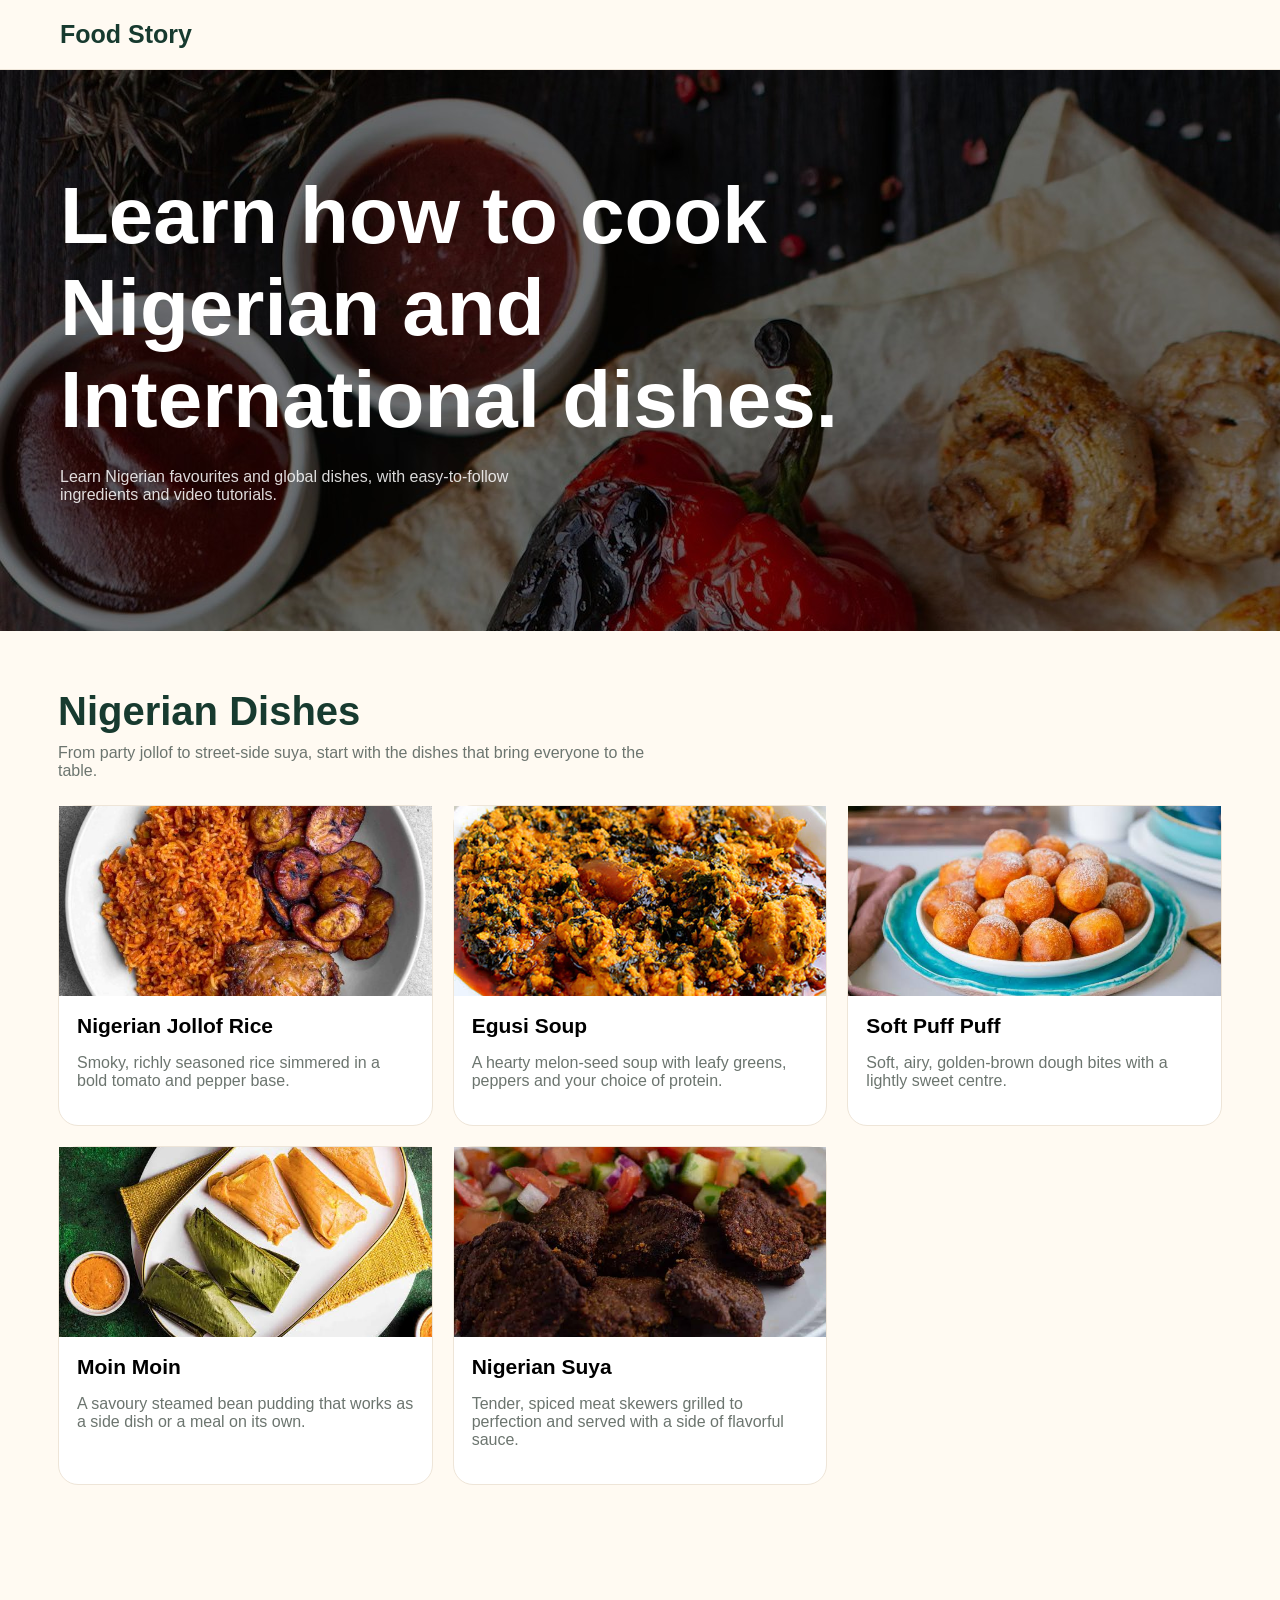
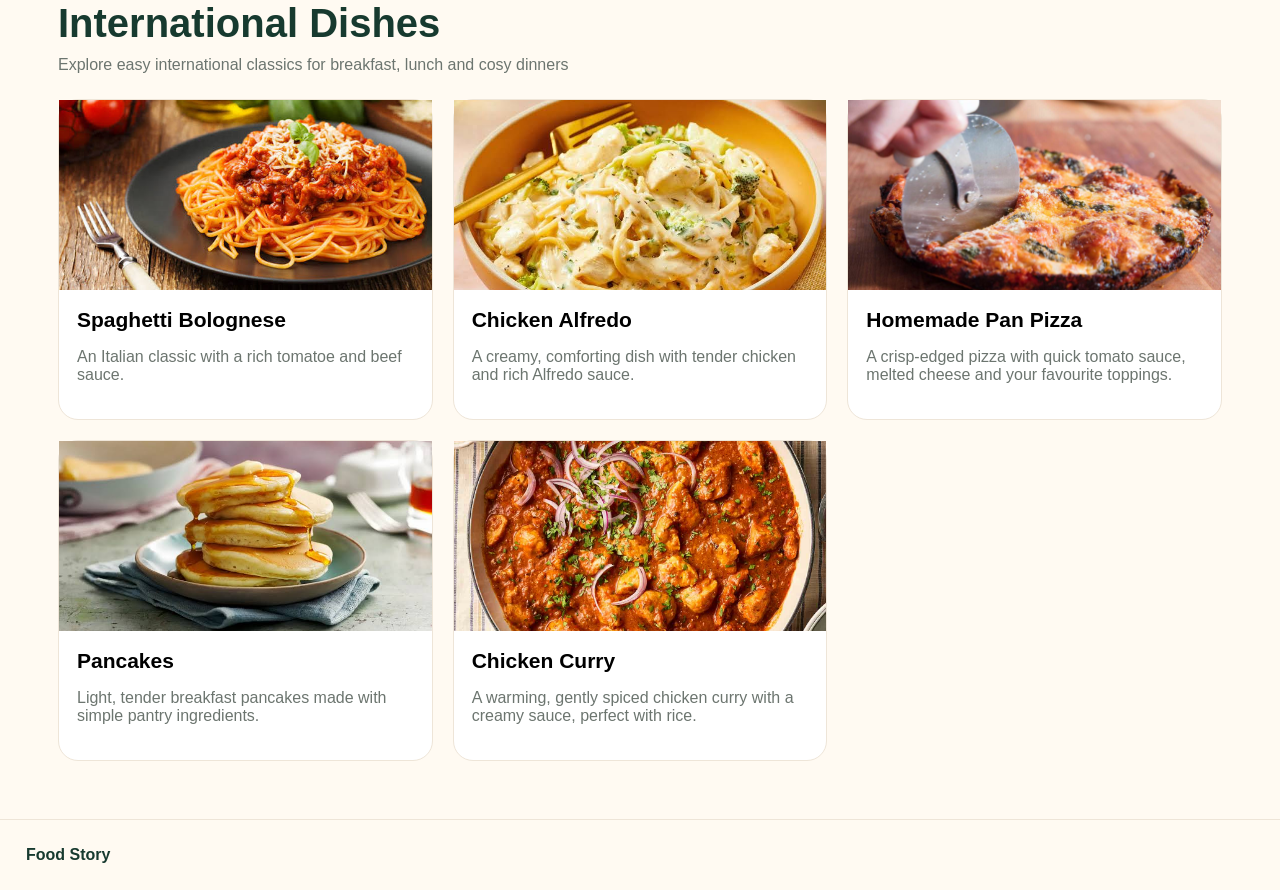
==== index.html @ bd2c57fd "first commit" ====
<!doctype html>
<html lang="en">
  <head>
    <meta charset="UTF-8" />
    <meta name="viewport" content="width=device-width, initial-scale=1.0" />
    <meta
      name="description"
      content="Discover Nigerian favourites and intercontinental classics with Spoon & Story recipes and video tutorials."
    />
    <title>Food Story</title>
  </head>
  <body
    style="
      margin: 0;
      background: #fffaf2;
      font-family: Arial, Helvetica, sans-serif;
      color: #173a2f;
    "
  >
    <header
      style="
        display: flex;
        align-items: center;
        justify-content: space-between;
        padding: 20px 60px;
        background: #fffaf2;
        border-bottom: 1px solid #eee5d8;
      "
    >
      <a
        href="index.html"
        style="
          font-size: 25px;
          font-weight: bold;
          color: #173a2f;
          text-decoration: none;
          
        "
        >Food Story</a
      >
    </header>
    <main>
      <section style="background: #fffaf2">
        <div
          style="
            min-height: 425px;
            display: flex;
            align-items: center;
            overflow: hidden;
            background: url(./img/background-image.jpg);
          "
        >
          <div style="padding: 100px 60px; max-width: 800px; color: white">
            <h1 style="font-size: 80px; margin: 0">
              Learn how to cook Nigerian and International dishes.
            </h1>
            <p
              style="
                font-size: 16px;
                max-width: 490px;
                color: rgba(255, 255, 255, 0.85);
                margin: 22px 0 27px;
              "
            >
              Learn Nigerian favourites and global dishes, with easy-to-follow
              ingredients and video tutorials.
            </p>
          </div>
        </div>
      </section>

      <!-- NIGERIAN FOODS -->
      <section
        id="nigerian"
        style="
          padding: 58px;
        "
      >
        <div
          style="
            display: flex;
            align-items: flex-end;
            justify-content: space-between;
            gap: 22px;
            margin-bottom: 25px;
          "
        >
          <div>
            <h2
              style="
                color: #173a2f;
                font-size: 40px;
                margin: 0;
              "
            >
              Nigerian Dishes
            </h2>
            <p
              style="
                margin: 10px 0 0;
                color: #6c756f;
                max-width: 590px;
                
              "
            >
              From party jollof to street-side suya, start with the dishes that
              bring everyone to the table.
            </p>
          </div>
        </div>
        <div
          style="
            display: grid;
            grid-template-columns: repeat(3, 1fr);
            gap: 20px;
          "
        >
          <!-- BEGINNING OF JOLLOF RICE -->
          <a
            href="jollof-rice.html"
            style="
              border: 1px solid #eee5d8;
              border-radius: 20px;
              background: white;
              color: black;
              text-decoration: none;
            "
          >
            <div style="height: 190px; position: relative; background: #f1e7d9">
              <img
                src="./img/jollof-rice.jpg"
                alt="Nigerian Jollof Rice"
                style="width: 100%; height: 100%; object-fit: cover"
              />
            </div>
            <div style="padding: 18px 18px 19px">
              <div
                style="
                  display: flex;
                  align-items: center;
                  justify-content: space-between;
                  gap: 12px;
                "
              >
                <h3
                  style="
                    font-size: 21px;
                    
                    margin: 0;
                  "
                >
                  Nigerian Jollof Rice
                </h3>
              </div>
              <p style="font-size: 16px; color: #6c756f">
                Smoky, richly seasoned rice simmered in a bold tomato and pepper
                base.
              </p>
            </div>
          </a>
          <!-- END OF JOLLOF RICE-->
          <!-- BEGINNING OF EGUSI SOUP -->
          <a
            href="egusi-soup.html"
            style="
              border: 1px solid #eee5d8;
              border-radius: 20px;
              background: white;
              color: black;
              text-decoration: none;
            "
          >
            <div style="height: 190px; position: relative; background: #f1e7d9">
              <img
                src="./img/egusi.jpg"
                alt="Nigerian Egusi Soup"
                style="width: 100%; height: 100%; object-fit: cover"
              />
            </div>
            <div style="padding: 18px 18px 19px">
              <div
                style="
                  display: flex;
                  align-items: center;
                  justify-content: space-between;
                  gap: 12px;
                "
              >
                <h3
                  style="
                    font-size: 21px;
                    margin: 0;
                  "
                >
                  Egusi Soup
                </h3>
              </div>
              <p style="font-size: 16px; color: #6c756f">
                A hearty melon-seed soup with leafy greens, peppers and your
                choice of protein.
              </p>
            </div>
          </a>
          <!-- END OF EGUSI SOUP -->
          <!-- BEGINNING OF PUFF PUFF -->
          <a
            href="puff-puff.html"
            style="
              border: 1px solid #eee5d8;
              border-radius: 20px;
              background: white;
              color: black;
              text-decoration: none;
            "
          >
            <div style="height: 190px; position: relative; background: #f1e7d9">
              <img
                src="./img/puff-puff.jpg"
                alt="Nigerian Puff Puff"
                style="width: 100%; height: 100%; object-fit: cover"
              />
            </div>
            <div style="padding: 18px 18px 19px">
              <div
                style="
                  display: flex;
                  align-items: center;
                  justify-content: space-between;
                  gap: 12px;
                "
              >
                <h3
                  style="
                    font-size: 21px;
                    margin: 0;
                  "
                >
                  Soft Puff Puff
                </h3>
              </div>
              <p style="font-size: 16px; color: #6c756f">
                Soft, airy, golden-brown dough bites with a lightly sweet
                centre.
              </p>
            </div>
          </a>
          <!-- END OF PUFF PUFF -->
          <!-- BEGINNING OF MOIN MOIN -->
          <a
            href="moi-moi.html"
            style="
              border: 1px solid #eee5d8;
              border-radius: 20px;
              background: white;
              color: black;
              text-decoration: none;
            "
          >
            <div style="height: 190px; position: relative; background: #f1e7d9">
              <img
                src="./img/moinmoin.jpg"
                alt="Nigerian Moin Moin"
                style="width: 100%; height: 100%; object-fit: cover"
              />
            </div>
            <div style="padding: 18px 18px 19px">
              <div
                style="
                  display: flex;
                  align-items: center;
                  justify-content: space-between;
                  gap: 12px;
                "
              >
                <h3
                  style="
                    font-size: 21px;
                    margin: 0;
                  "
                >
                  Moin Moin
                </h3>
              </div>
              <p style="font-size: 16px; color: #6c756f">
                A savoury steamed bean pudding that works as a side dish or a
                meal on its own.
              </p>
            </div>
          </a>
          <!-- END OF MOIN MOIN -->
          <!-- BEGINNING OF SUYA -->
          <a
            href="beef-suya.html"
            style="
              border: 1px solid #eee5d8;
              border-radius: 20px;
              background: white;
              color: black;
              text-decoration: none;
            "
          >
            <div style="height: 190px; position: relative; background: #f1e7d9">
              <img
                src="./img/suya.jpg"
                alt="Nigerian Suya"
                style="width: 100%; height: 100%; object-fit: cover"
              />
            </div>
            <div style="padding: 18px 18px 19px">
              <div
                style="
                  display: flex;
                  align-items: center;
                  justify-content: space-between;
                  gap: 12px;
                "
              >
                <h3
                  style="
                    font-size: 21px;
                    margin: 0;
                  "
                >
                  Nigerian Suya
                </h3>
              </div>
              <p style="font-size: 16px; color: #6c756f">
                Tender, spiced meat skewers grilled to perfection and served
                with a side of flavorful sauce.
              </p>
            </div>
          </a>
          <!-- END OF SUYA -->
        </div>
      </section>
      <!-- END OF NIGERIAN FOOD -->

      <!-- BEGINNING OF INTERNATIONAL FOOD -->
      <section
        id="international"
        style="
          padding: 58px;
        "
      >
        <div
          style="
            display: flex;
            align-items: flex-end;
            justify-content: space-between;
            gap: 22px;
            margin-bottom: 25px;
          "
        >
          <div>
            <h2
              style="
                color: #173a2f;
                font-size: 40px;
                margin: 0;
              "
            >
              International Dishes
            </h2>
            <p
              style="
                margin: 10px 0 0;
                color: #6c756f;
                max-width: 590px;
              "
            >
              Explore easy international classics for breakfast, lunch and cosy dinners
            </p>
          </div>
        </div>
        <div
          style="
            display: grid;
            grid-template-columns: repeat(3, 1fr);
            gap: 20px;
          "
        >
          <!-- BEGINNING OF SPAGHETTI -->
          <a
            href="spaghetti.html"
            style="
              border: 1px solid #eee5d8;
              border-radius: 20px;
              background: white;
              color: black;
              text-decoration: none;
            "
          >
            <div style="height: 190px; position: relative; background: #f1e7d9">
              <img
                src="./img/spaghetti.jpg"
                alt="Spaghetti Bolognese"
                style="width: 100%; height: 100%; object-fit: cover"
              />
            </div>
            <div style="padding: 18px 18px 19px">
              <div
                style="
                  display: flex;
                  align-items: center;
                  justify-content: space-between;
                  gap: 12px;
                "
              >
                <h3
                  style="
                    font-size: 21px;
                    margin: 0;
                  "
                >
                  Spaghetti Bolognese
                </h3>
              </div>
              <p style="font-size: 16px; color: #6c756f">
                An Italian classic with a rich tomatoe and beef sauce.
              </p>
            </div>
          </a>
          <!-- END OF SPAGHETTI-->
          <!-- BEGINNING OF CHICKEN ALFREDO -->
          <a
            href="chicken-alfredo.html"
            style="
              border: 1px solid #eee5d8;
              border-radius: 20px;
              background: white;
              color: black;
              text-decoration: none;
            "
          >
            <div style="height: 190px; position: relative; background: #f1e7d9">
              <img
                src="./img/alfredo.jpg"
                alt="Chicken Alfredo"
                style="width: 100%; height: 100%; object-fit: cover"
              />
            </div>
            <div style="padding: 18px 18px 19px">
              <div
                style="
                  display: flex;
                  align-items: center;
                  justify-content: space-between;
                  gap: 12px;
                "
              >
                <h3
                  style="
                    font-size: 21px;
                    margin: 0;
                  "
                >
                  Chicken Alfredo
                </h3>
              </div>
              <p style="font-size: 16px; color: #6c756f">
                A creamy, comforting dish with tender chicken and rich Alfredo sauce.
              </p>
            </div>
          </a>
          <!-- END OF CHICKEN ALFREDO -->
          <!-- BEGINNING OF HOME MADE PIZZA -->
          <a
            href="homemade-pizza.html"
            style="
              border: 1px solid #eee5d8;
              border-radius: 20px;
              background: white;
              color: black;
              text-decoration: none;
            "
          >
            <div style="height: 190px; position: relative; background: #f1e7d9">
              <img
                src="./img/pizza.jpg"
                alt="Homemade Pizza"
                style="width: 100%; height: 100%; object-fit: cover"
              />
            </div>
            <div style="padding: 18px 18px 19px">
              <div
                style="
                  display: flex;
                  align-items: center;
                  justify-content: space-between;
                  gap: 12px;
                "
              >
                <h3
                  style="
                    font-size: 21px;
                    margin: 0;
                  "
                >
                  Homemade Pan Pizza
                </h3>
              </div>
              <p style="font-size: 16px; color: #6c756f">
                A crisp-edged pizza with quick tomato sauce, melted cheese and
                your favourite toppings.
              </p>
            </div>
          </a>
          <!-- END OF PIZZA -->
          <!-- BEGINNING OF PANCAKE -->
          <a
            href="pancakes.html"
            style="
              border: 1px solid #eee5d8;
              border-radius: 20px;
              background: white;
              color: black;
              text-decoration: none;
            "
          >
            <div style="height: 190px; position: relative; background: #f1e7d9">
              <img
                src="./img/pancake.jpg"
                alt="Pancakes"
                style="width: 100%; height: 100%; object-fit: cover"
              />
            </div>
            <div style="padding: 18px 18px 19px">
              <div
                style="
                  display: flex;
                  align-items: center;
                  justify-content: space-between;
                  gap: 12px;
                "
              >
                <h3
                  style="
                    font-size: 21px;
                    margin: 0;
                  "
                >
                  Pancakes
                </h3>
              </div>
              <p style="font-size: 16px; color: #6c756f">
                Light, tender breakfast pancakes made with simple pantry ingredients.
              </p>
            </div>
          </a>
          <!-- END OF PANCAKE -->
          <!-- BEGINNING OF CHICKEN CURRY -->
          <a
            href="chicken-curry.html"
            style="
              border: 1px solid #eee5d8;
              border-radius: 20px;
              background: white;
              color: black;
              text-decoration: none;
            "
          >
            <div style="height: 190px; position: relative; background: #f1e7d9">
              <img
                src="./img/curry.jpg"
                alt="Chicken Curry"
                style="width: 100%; height: 100%; object-fit: cover"
              />
            </div>
            <div style="padding: 18px 18px 19px">
              <div
                style="
                  display: flex;
                  align-items: center;
                  justify-content: space-between;
                  gap: 12px;
                "
              >
                <h3
                  style="
                    font-size: 21px;
                    margin: 0;
                  "
                >
                  Chicken Curry
                </h3>
              </div>
              <p style="font-size: 16px; color: #6c756f">
                A warming, gently spiced chicken curry with a creamy sauce, perfect with rice.
              </p>
            </div>
          </a>
          <!-- END OF CHIKEN CURRY -->
        </div>
      </section>
      <!-- END OF INTERNATIONAL FOOD -->

    <footer
      style="
        padding: 26px;
        border-top: 1px solid #eee5d8;
        display: flex;
        justify-content: space-between;
        font-weight: bold;
        font-size: 16px;
      "
    >Food Story</footer>
  </body>
</html>
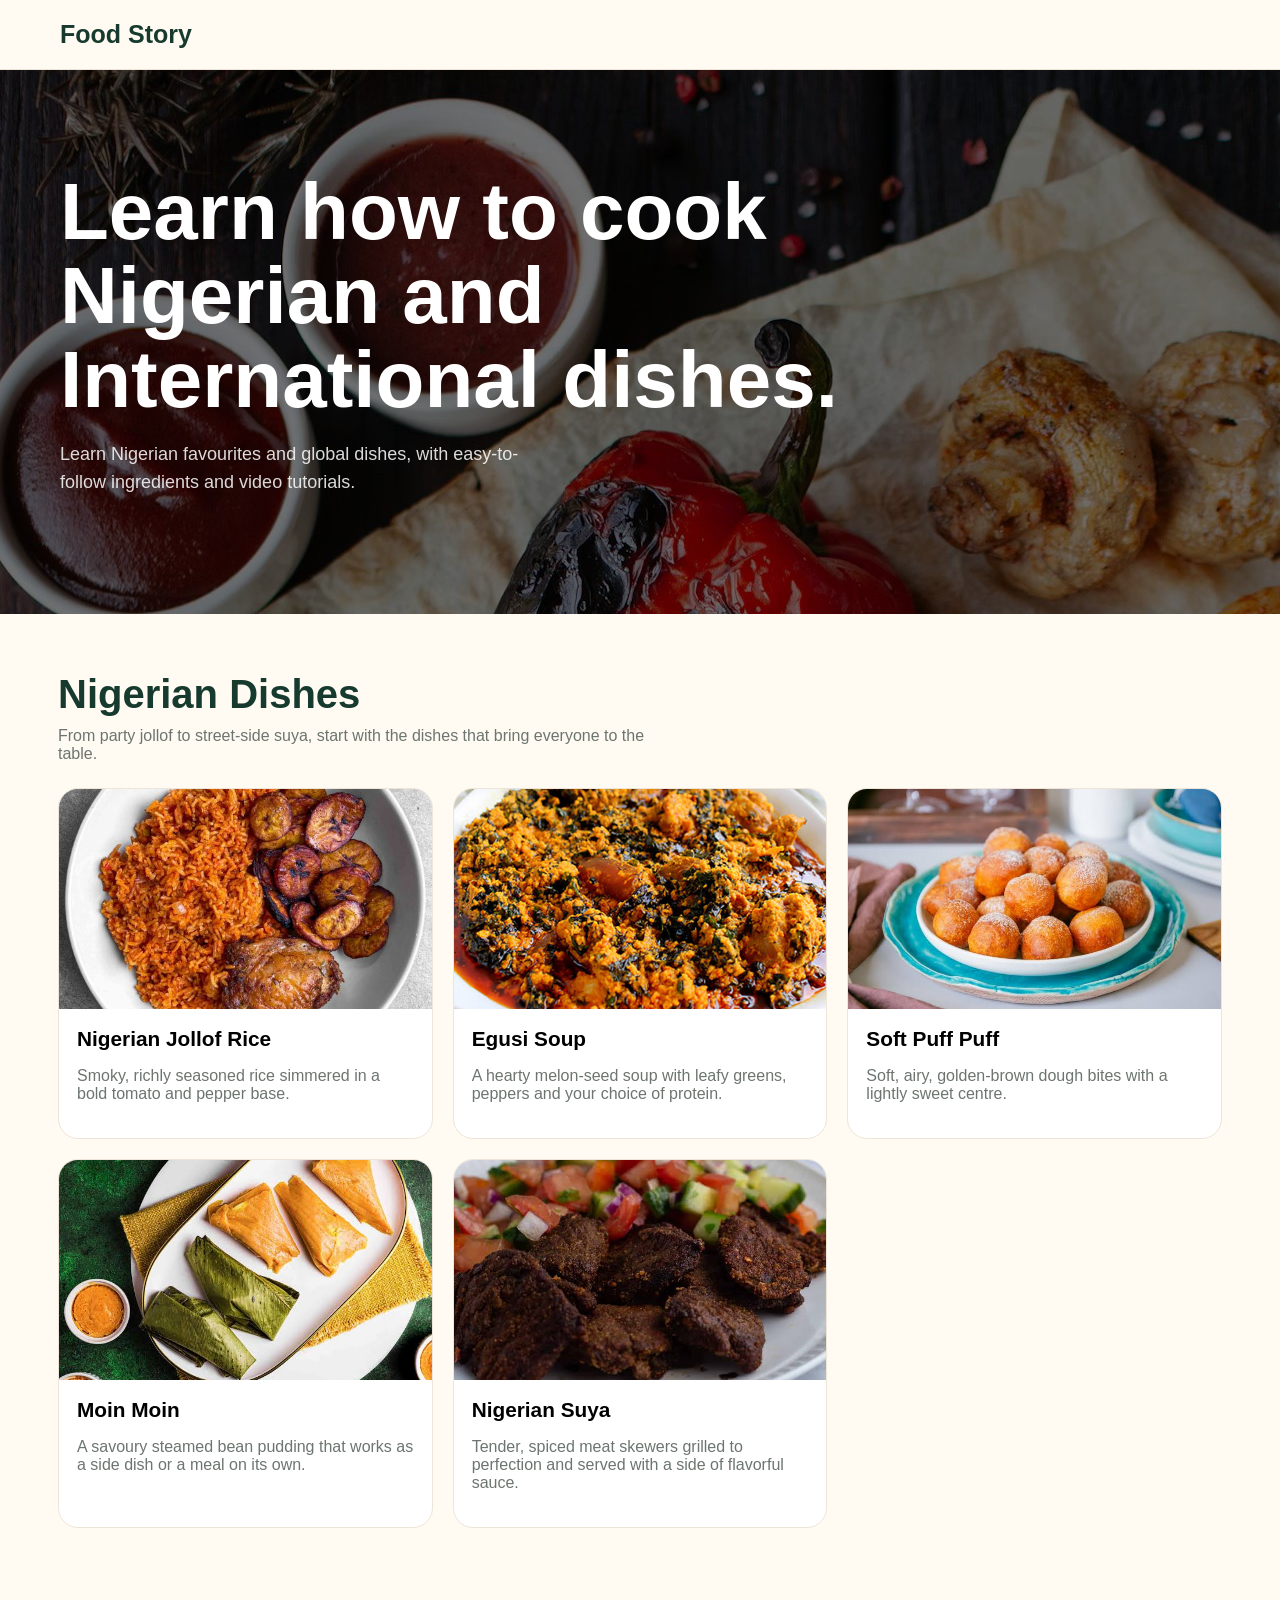
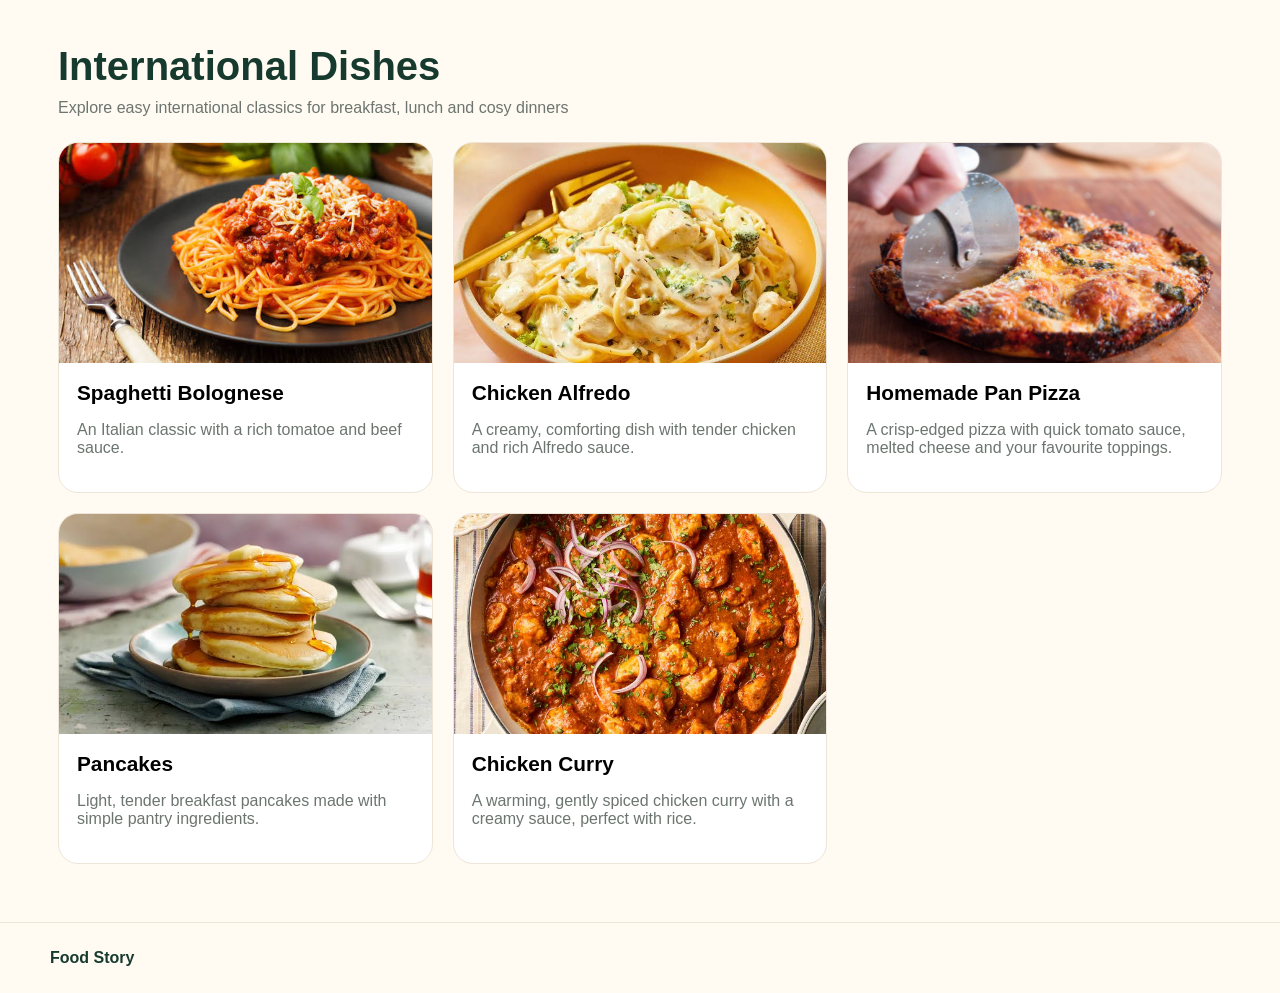
==== commit 27bac215: ".." ====
--- a/index.html
+++ b/index.html
@@ -3,6 +3,7 @@
   <head>
     <meta charset="UTF-8" />
     <meta name="viewport" content="width=device-width, initial-scale=1.0" />
+    <link rel="stylesheet" href="responsive.css" />
     <meta
       name="description"
       content="Discover Nigerian favourites and intercontinental classics with Spoon & Story recipes and video tutorials."
@@ -47,19 +48,20 @@
             display: flex;
             align-items: center;
             overflow: hidden;
+            width: 100vw;
             background: url(./img/background-image.jpg);
           "
         >
-          <div style="padding: 100px 60px; max-width: 800px; color: white">
+          <div style="padding: 100px 60px; max-width: 1000px; color: white">
             <h1 style="font-size: 80px; margin: 0">
               Learn how to cook Nigerian and International dishes.
             </h1>
             <p
               style="
-                font-size: 16px;
+                font-size: 18px;
+                line-height: 28px;
                 max-width: 490px;
                 color: rgba(255, 255, 255, 0.85);
-                margin: 22px 0 27px;
               "
             >
               Learn Nigerian favourites and global dishes, with easy-to-follow
--- a/responsive.css
+++ b/responsive.css
@@ -0,0 +1,199 @@
+*,
+*::before,
+*::after {
+  box-sizing: border-box;
+}
+
+html {
+  scroll-behavior: smooth;
+}
+
+body {
+  min-width: 0;
+}
+
+img,
+iframe {
+  max-width: 100%;
+}
+
+header {
+  padding: 20px clamp(16px, 5vw, 60px) !important;
+}
+
+main {
+  width: 100%;
+  max-width: 1440px;
+}
+
+main > div:first-child > div:first-child {
+  width: 100%;
+}
+
+main > div:first-child h1 {
+  font-size: clamp(2rem, 5vw, 3.75rem);
+  overflow-wrap: anywhere;
+}
+
+main > div:nth-of-type(2) {
+  grid-template-columns: repeat(2, minmax(0, 1fr)) !important;
+}
+
+main > div:nth-of-type(2) > section {
+  min-width: 0;
+  border-radius: 20px;
+}
+
+main > div:nth-of-type(2) ul {
+  padding-left: 22px;
+}
+
+main > section:first-child > div {
+  background-position: center;
+  background-repeat: no-repeat;
+  background-size: cover;
+}
+
+main > section:first-child > div > div {
+  width: 100%;
+}
+
+main > section:first-child h1 {
+  font-size: clamp(2.5rem, 7vw, 5rem) !important;
+  line-height: 1.05;
+  overflow-wrap: anywhere;
+}
+
+#nigerian,
+#international {
+  padding: clamp(28px, 5vw, 58px) !important;
+}
+
+#nigerian > div:last-child,
+#international > div:last-child {
+  grid-template-columns: repeat(3, minmax(0, 1fr)) !important;
+}
+
+#nigerian > div:last-child > a,
+#international > div:last-child > a {
+  min-width: 0;
+  overflow: hidden;
+  border-radius: 20px;
+}
+
+#nigerian > div:last-child > a > div:first-child,
+#international > div:last-child > a > div:first-child {
+  height: clamp(160px, 18vw, 220px) !important;
+  overflow: hidden;
+}
+
+#nigerian h2,
+#international h2 {
+  font-size: clamp(1.75rem, 4vw, 2.5rem) !important;
+}
+
+#nigerian h3,
+#international h3 {
+  font-size: clamp(1.1rem, 2vw, 1.3rem) !important;
+}
+
+footer {
+  flex-wrap: wrap;
+  align-items: center;
+  gap: 12px 24px;
+  padding: 26px clamp(16px, 5vw, 50px) !important;
+}
+
+footer > span {
+  max-width: 100%;
+  text-align: right;
+}
+
+@media (max-width: 900px) {
+  main {
+    padding-right: 28px !important;
+    padding-left: 28px !important;
+  }
+
+  main > section:first-child > div > div {
+    padding: 72px 36px !important;
+  }
+
+  #nigerian > div:last-child,
+  #international > div:last-child {
+    grid-template-columns: repeat(2, minmax(0, 1fr)) !important;
+  }
+}
+
+@media (max-width: 640px) {
+  header {
+    padding-top: 16px !important;
+    padding-bottom: 16px !important;
+  }
+
+  main {
+    padding: 24px 16px !important;
+  }
+
+  main > div:first-child {
+    margin-bottom: 20px !important;
+  }
+
+  main > div:nth-of-type(2) {
+    grid-template-columns: minmax(0, 1fr) !important;
+    gap: 16px !important;
+  }
+
+  main > div:nth-of-type(2) > section {
+    padding: 18px !important;
+  }
+
+  main > div:nth-of-type(2) h2 {
+    font-size: 1.35rem !important;
+  }
+
+  main > section:first-child > div {
+    min-height: 360px !important;
+  }
+
+  main > section:first-child > div > div {
+    padding: 56px 20px !important;
+  }
+
+  main > section:first-child h1 {
+    font-size: clamp(2.35rem, 11vw, 3.5rem) !important;
+  }
+
+  main > section:first-child p {
+    font-size: 1rem !important;
+  }
+
+  #nigerian,
+  #international {
+    padding: 32px 16px !important;
+  }
+
+  #nigerian > div:first-child,
+  #international > div:first-child {
+    margin-bottom: 20px !important;
+  }
+
+  #nigerian > div:last-child,
+  #international > div:last-child {
+    grid-template-columns: minmax(0, 1fr) !important;
+    gap: 16px !important;
+  }
+
+  #nigerian > div:last-child > a > div:first-child,
+  #international > div:last-child > a > div:first-child {
+    height: clamp(185px, 58vw, 250px) !important;
+  }
+
+  footer {
+    justify-content: flex-start !important;
+  }
+
+  footer > span {
+    text-align: left;
+  }
+}
